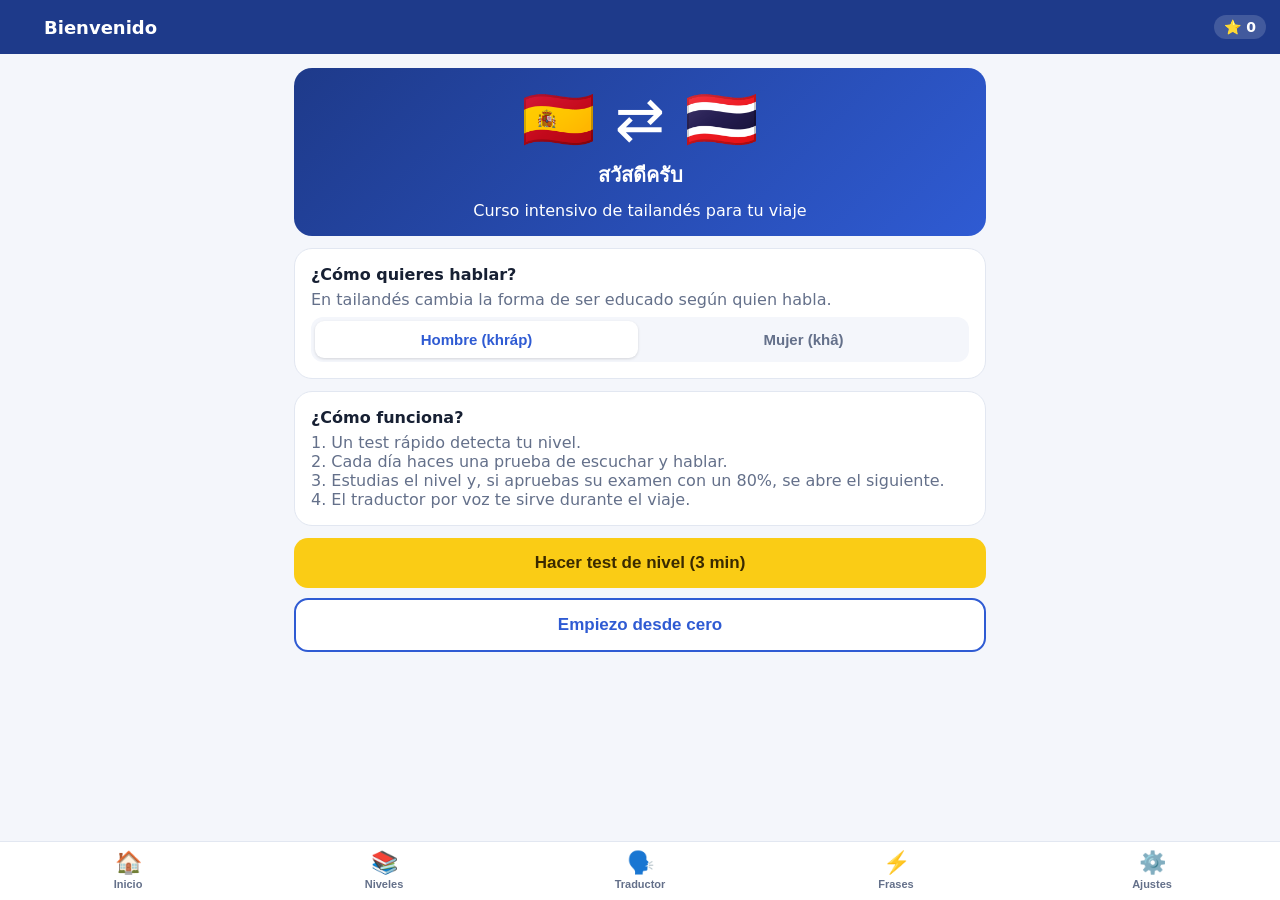
==== index.html @ 3a61f7e0 "Publica la versión web de Sawadee Co-Authored-By: Claude Opus 5.5 (1M context) <noreply@anthropic.co" ====
<!doctype html>
<html lang="es">
<head>
<meta charset="utf-8">
<meta name="viewport" content="width=device-width, initial-scale=1, maximum-scale=1, viewport-fit=cover">
<meta name="theme-color" content="#1e3a8a">
<title>Sawadee</title>
<link rel="icon" href="icon.png">
<link rel="manifest" href="manifest.webmanifest">
<link rel="apple-touch-icon" href="apple-touch-icon.png">
<meta name="apple-mobile-web-app-capable" content="yes">
<meta name="mobile-web-app-capable" content="yes">
<meta name="apple-mobile-web-app-status-bar-style" content="black-translucent">
<meta name="apple-mobile-web-app-title" content="Sawadee">
<link rel="stylesheet" href="style.css">
</head>
<body>
<header id="top">
  <button id="backBtn" class="iconbtn" aria-label="Atrás">‹</button>
  <h1 id="title">Sawadee</h1>
  <span id="xp" class="pill">⭐ 0</span>
</header>
<main id="view"></main>
<nav id="tabs">
  <button data-tab="home"><span>🏠</span>Inicio</button>
  <button data-tab="levels"><span>📚</span>Niveles</button>
  <button data-tab="translator"><span>🗣️</span>Traductor</button>
  <button data-tab="phrases"><span>⚡</span>Frases</button>
  <button data-tab="settings"><span>⚙️</span>Ajustes</button>
</nav>
<div id="toast"></div>
<script src="data.js"></script>
<script src="app.js"></script>
<script>if ('serviceWorker' in navigator && location.protocol === 'https:') navigator.serviceWorker.register('sw.js');</script>
</body>
</html>
---- style.css ----
:root {
  --bg: #f4f6fb; --card: #ffffff; --ink: #172033; --muted: #64708a; --line: #e2e7f1;
  --brand: #1e3a8a; --brand2: #2f5bd3; --accent: #facc15; --ok: #16a34a; --bad: #dc2626; --warn: #d97706;
  --th-red: #a51931;
  --radius: 18px;
}
@media (prefers-color-scheme: dark) {
  :root { --bg: #0e1424; --card: #18213a; --ink: #eef2fb; --muted: #9aa6c2; --line: #2a3554; --brand: #2848a8; --brand2: #4f7cf0; }
}
* { box-sizing: border-box; -webkit-tap-highlight-color: transparent; }
html, body { margin: 0; height: 100%; }
body {
  background: var(--bg); color: var(--ink);
  font-family: system-ui, -apple-system, "Segoe UI", Roboto, "Noto Sans Thai", "Noto Sans", sans-serif;
  font-size: 16px; display: flex; flex-direction: column;
}
header#top {
  background: var(--brand); color: #fff; display: flex; align-items: center; gap: 8px;
  padding: 12px 14px; padding-top: calc(12px + env(safe-area-inset-top)); position: sticky; top: 0; z-index: 5;
}
header h1 { font-size: 18px; margin: 0; flex: 1; font-weight: 700; white-space: nowrap; overflow: hidden; text-overflow: ellipsis; }
.iconbtn { background: transparent; border: 0; color: #fff; font-size: 30px; line-height: 1; padding: 0 6px; visibility: hidden; }
.pill { background: rgba(255,255,255,.16); border-radius: 999px; padding: 4px 10px; font-size: 14px; font-weight: 600; }
main { flex: 1; overflow-y: auto; padding: 14px 14px 90px; max-width: 720px; width: 100%; margin: 0 auto; }
nav#tabs {
  position: fixed; bottom: 0; left: 0; right: 0; display: flex; background: var(--card);
  border-top: 1px solid var(--line); padding-bottom: env(safe-area-inset-bottom); z-index: 5;
}
nav#tabs button {
  flex: 1; border: 0; background: none; color: var(--muted); font-size: 11px; padding: 8px 2px 10px;
  display: flex; flex-direction: column; align-items: center; gap: 2px; font-weight: 600;
}
nav#tabs button span { font-size: 22px; }
nav#tabs button.on { color: var(--brand2); }
.card { background: var(--card); border-radius: var(--radius); padding: 16px; margin-bottom: 12px; border: 1px solid var(--line); }
.hero { background: linear-gradient(135deg, var(--brand), var(--brand2)); color: #fff; border: 0; }
.hero .big { font-size: 44px; font-weight: 800; line-height: 1; }
.hero small { opacity: .85; }
.row { display: flex; gap: 10px; align-items: center; }
.row.wrap { flex-wrap: wrap; }
.grow { flex: 1; }
.muted { color: var(--muted); }
.center { text-align: center; }
h2 { font-size: 20px; margin: 4px 0 10px; }
h3 { font-size: 16px; margin: 0 0 6px; }
.btn {
  display: block; width: 100%; border: 0; border-radius: 14px; padding: 15px 16px; font-size: 17px; font-weight: 700;
  background: var(--brand2); color: #fff; margin-top: 10px; text-align: center;
}
.btn.alt { background: var(--card); color: var(--brand2); border: 2px solid var(--brand2); }
.btn.ok { background: var(--ok); } .btn.bad { background: var(--bad); } .btn.gold { background: var(--accent); color: #3a2a00; }
.btn.small { display: inline-block; width: auto; padding: 9px 14px; font-size: 15px; margin-top: 0; }
.btn:disabled { opacity: .45; }
.btn:active { transform: scale(.98); }
.grid2 { display: grid; grid-template-columns: 1fr 1fr; gap: 10px; }
.tile { background: var(--card); border: 1px solid var(--line); border-radius: var(--radius); padding: 14px; text-align: left; color: var(--ink); font-size: 15px; font-weight: 700; }
.tile span { display: block; font-size: 28px; margin-bottom: 6px; }
.tile small { display: block; font-weight: 500; color: var(--muted); margin-top: 3px; font-size: 13px; }
.bar { height: 10px; background: var(--line); border-radius: 99px; overflow: hidden; }
.bar > i { display: block; height: 100%; background: var(--ok); border-radius: 99px; }
.level { display: flex; gap: 12px; align-items: center; }
.level .ico { font-size: 30px; width: 48px; height: 48px; display: grid; place-items: center; background: var(--bg); border-radius: 14px; }
.level.locked { opacity: .5; }
.badge { font-size: 12px; font-weight: 700; padding: 3px 8px; border-radius: 99px; background: var(--line); color: var(--muted); }
.badge.ok { background: #dcfce7; color: #166534; } .badge.cur { background: #fef9c3; color: #854d0e; }
.th { font-size: 34px; font-weight: 700; line-height: 1.35; word-break: break-word; }
.th.xl { font-size: 46px; }
.ro { font-size: 19px; color: var(--brand2); font-weight: 600; margin-top: 4px; }
.es { font-size: 20px; margin-top: 6px; }
.opts { display: grid; gap: 10px; margin-top: 12px; }
.opt { border: 2px solid var(--line); background: var(--card); color: var(--ink); border-radius: 14px; padding: 14px; font-size: 17px; text-align: left; }
.opt .ro { font-size: 15px; }
.opt.right { border-color: var(--ok); background: #dcfce722; }
.opt.wrong { border-color: var(--bad); background: #fee2e222; }
.playbig { width: 110px; height: 110px; border-radius: 50%; border: 0; background: var(--brand2); color: #fff; font-size: 46px; display: block; margin: 8px auto; }
.mic { width: 120px; height: 120px; border-radius: 50%; border: 0; background: var(--th-red); color: #fff; font-size: 50px; display: block; margin: 12px auto 4px; box-shadow: 0 6px 18px #a5193155; }
.mic.on { animation: pulse 1s infinite; }
@keyframes pulse { 0% { box-shadow: 0 0 0 0 #a5193199; } 70% { box-shadow: 0 0 0 22px #a5193100; } 100% { box-shadow: 0 0 0 0 #a5193100; } }
.heard { min-height: 28px; font-size: 20px; text-align: center; margin-top: 6px; }
.score { font-size: 22px; font-weight: 800; text-align: center; margin-top: 8px; }
.score.ok { color: var(--ok); } .score.bad { color: var(--bad); } .score.mid { color: var(--warn); }
.progress-q { display: flex; justify-content: space-between; font-size: 14px; color: var(--muted); margin-bottom: 8px; }
.tip { background: #fef9c3; color: #5b4300; border-radius: 14px; padding: 12px 14px; font-size: 15px; margin-bottom: 12px; }
@media (prefers-color-scheme: dark) { .tip { background: #3b3410; color: #fde68a; } .badge.ok { background: #14532d; color: #bbf7d0; } .badge.cur { background: #713f12; color: #fde68a; } }
.chat { display: flex; flex-direction: column; gap: 10px; margin-bottom: 220px; }
.bubble { max-width: 88%; padding: 12px 14px; border-radius: 18px; background: var(--card); border: 1px solid var(--line); }
.bubble.me { align-self: flex-end; background: #dbe6ff; border-color: #c3d4ff; color: #172033; }
.bubble.them { align-self: flex-start; background: #ffe4e6; border-color: #fecdd3; color: #172033; }
.bubble .orig { font-size: 14px; opacity: .7; }
.bubble .trans { font-size: 22px; font-weight: 700; margin-top: 4px; }
.bubble .acts { display: flex; gap: 6px; margin-top: 8px; }
.bubble .acts button { border: 0; background: rgba(0,0,0,.07); border-radius: 10px; padding: 6px 10px; font-size: 14px; color: inherit; }
.talkbar { position: fixed; left: 0; right: 0; bottom: calc(64px + env(safe-area-inset-bottom)); background: var(--card); border-top: 1px solid var(--line); padding: 10px 12px 12px; z-index: 4; }
.talkbar .live { min-height: 22px; text-align: center; color: var(--muted); font-size: 15px; margin-bottom: 8px; }
.talkbtns { display: grid; grid-template-columns: 1fr 1fr; gap: 10px; max-width: 720px; margin: 0 auto; }
.talk { border: 0; border-radius: 18px; padding: 16px 8px; font-size: 17px; font-weight: 800; color: #fff; }
.talk small { display: block; font-weight: 500; font-size: 13px; opacity: .9; }
.talk.es { background: var(--brand2); } .talk.th { background: var(--th-red); }
.talk.on { animation: pulse 1s infinite; }
.typebox { display: flex; gap: 8px; max-width: 720px; margin: 8px auto 0; }
.typebox input { flex: 1; border: 1px solid var(--line); border-radius: 12px; padding: 10px; font-size: 16px; background: var(--bg); color: var(--ink); }
.typebox button { border: 0; border-radius: 12px; background: var(--brand2); color: #fff; padding: 0 14px; font-size: 15px; font-weight: 700; }
.showcard { position: fixed; inset: 0; background: #fff; color: #111; z-index: 20; display: flex; flex-direction: column; align-items: center; justify-content: center; padding: 24px; text-align: center; }
.showcard .th { font-size: 54px; }
.showcard .es { color: #555; }
.showcard.flip .inner { transform: rotate(180deg); }
.phrase { display: flex; align-items: center; gap: 10px; padding: 10px 0; border-bottom: 1px solid var(--line); }
.phrase:last-child { border-bottom: 0; }
.phrase .t { font-size: 20px; font-weight: 700; }
.phrase .r { font-size: 14px; color: var(--brand2); }
.phrase .e { font-size: 14px; color: var(--muted); }
.phrase button { border: 0; background: var(--bg); border-radius: 12px; font-size: 20px; width: 42px; height: 42px; }
input[type=search], input[type=number], select { width: 100%; border: 1px solid var(--line); border-radius: 12px; padding: 12px; font-size: 16px; background: var(--card); color: var(--ink); }
label.set { display: block; margin: 12px 0 4px; font-weight: 700; }
.seg { display: flex; background: var(--bg); border-radius: 12px; padding: 4px; gap: 4px; }
.seg button { flex: 1; border: 0; background: none; padding: 10px; border-radius: 9px; font-size: 15px; font-weight: 700; color: var(--muted); }
.seg button.on { background: var(--card); color: var(--brand2); box-shadow: 0 1px 3px #0002; }
#toast { position: fixed; left: 50%; bottom: 90px; transform: translateX(-50%); background: #111c; color: #fff; padding: 10px 16px; border-radius: 12px; font-size: 15px; opacity: 0; transition: opacity .25s; pointer-events: none; z-index: 30; max-width: 90%; text-align: center; }
#toast.show { opacity: 1; }
.streak { display: flex; gap: 6px; margin-top: 10px; }
.streak i { flex: 1; height: 8px; border-radius: 99px; background: rgba(255,255,255,.25); }
.streak i.on { background: var(--accent); }
.result-emoji { font-size: 70px; text-align: center; }
.modal { position: fixed; inset: 0; background: #0008; z-index: 40; display: flex; align-items: center; justify-content: center; padding: 20px; }
.modal .box { background: var(--card); color: var(--ink); border-radius: var(--radius); padding: 18px; width: 100%; max-width: 400px; }
.modal .msg { font-size: 17px; line-height: 1.4; }
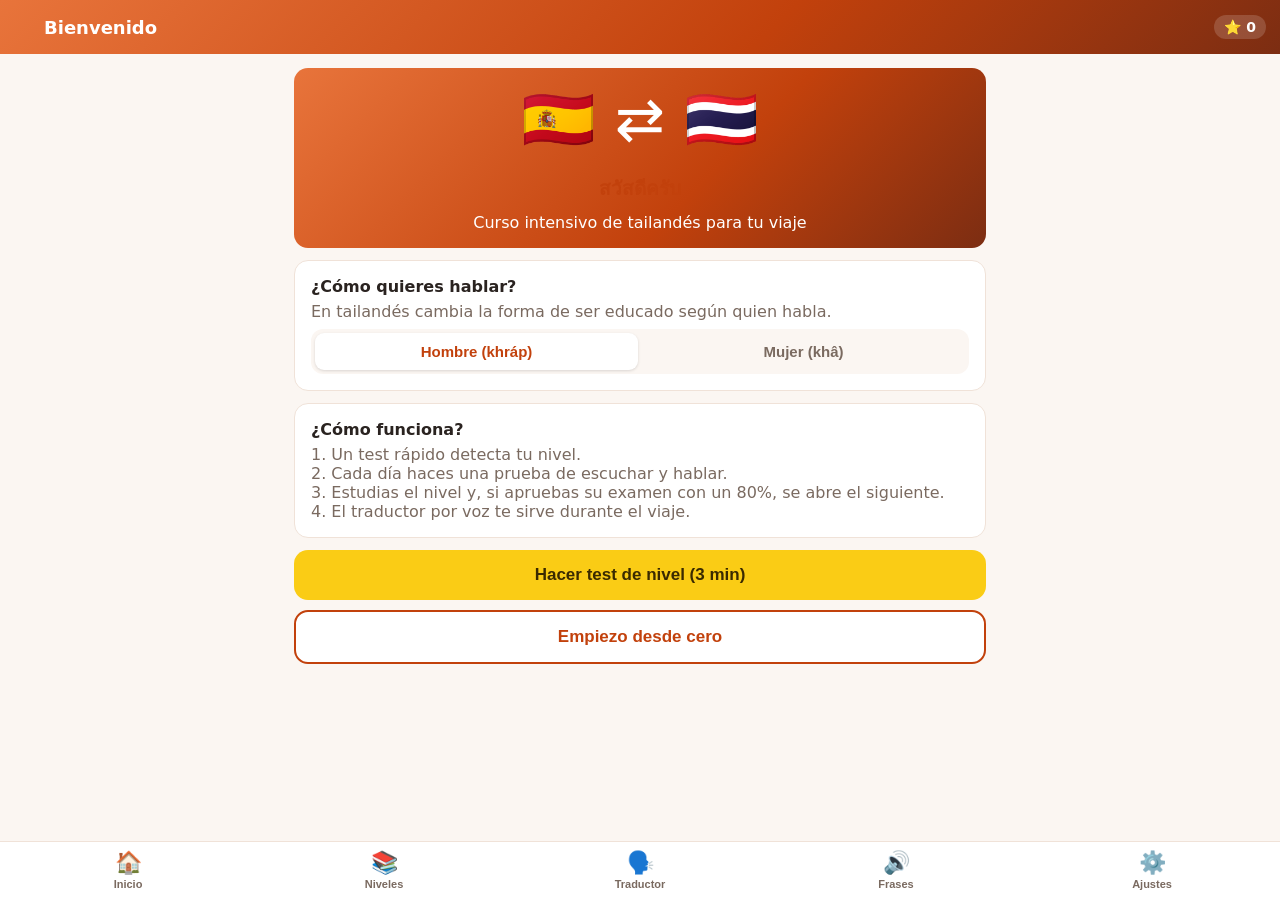
==== commit 24d503ed: "Sawadee v1.8: guía de frases integrada como pestaña y estética de la guía en toda la app - La pestañ" ====
--- a/index.html
+++ b/index.html
@@ -3,7 +3,7 @@
 <head>
 <meta charset="utf-8">
 <meta name="viewport" content="width=device-width, initial-scale=1, maximum-scale=1, viewport-fit=cover">
-<meta name="theme-color" content="#1e3a8a">
+<meta name="theme-color" content="#c2410c">
 <title>Sawadee</title>
 <link rel="icon" href="icon.png">
 <link rel="manifest" href="manifest.webmanifest">
@@ -12,7 +12,7 @@
 <meta name="mobile-web-app-capable" content="yes">
 <meta name="apple-mobile-web-app-status-bar-style" content="black-translucent">
 <meta name="apple-mobile-web-app-title" content="Sawadee">
-<link rel="stylesheet" href="style.css">
+<link rel="stylesheet" href="style.css?v=1.8">
 </head>
 <body>
 <header id="top">
@@ -25,12 +25,12 @@
   <button data-tab="home"><span>🏠</span>Inicio</button>
   <button data-tab="levels"><span>📚</span>Niveles</button>
   <button data-tab="translator"><span>🗣️</span>Traductor</button>
-  <button data-tab="phrases"><span>⚡</span>Frases</button>
+  <button data-tab="phrases"><span>🔊</span>Frases</button>
   <button data-tab="settings"><span>⚙️</span>Ajustes</button>
 </nav>
 <div id="toast"></div>
-<script src="data.js"></script>
-<script src="app.js"></script>
+<script src="data.js?v=1.8"></script>
+<script src="app.js?v=1.8"></script>
 <script>if ('serviceWorker' in navigator && location.protocol === 'https:') navigator.serviceWorker.register('sw.js');</script>
 </body>
 </html>
--- a/style.css
+++ b/style.css
@@ -1,12 +1,15 @@
+/* Estética de la guía de frases: tonos cálidos de atardecer */
 :root {
-  --bg: #f4f6fb; --card: #ffffff; --ink: #172033; --muted: #64708a; --line: #e2e7f1;
-  --brand: #1e3a8a; --brand2: #2f5bd3; --accent: #facc15; --ok: #16a34a; --bad: #dc2626; --warn: #d97706;
-  --th-red: #a51931;
-  --radius: 18px;
+  --bg: #fbf6f2; --card: #ffffff; --ink: #2a2320; --muted: #7a6a60; --line: #f0e2d8; --soft: #fff1e6;
+  --brand: #c2410c; --brand2: #e8743b; --accent: #facc15; --ok: #16a34a; --bad: #dc2626; --warn: #d97706;
+  --th-red: #c2410c; --es-ink: #7c2d12;
+  --grad: linear-gradient(135deg, #e8743b, #c2410c 60%, #7c2d12);
+  --radius: 14px;
 }
 @media (prefers-color-scheme: dark) {
-  :root { --bg: #0e1424; --card: #18213a; --ink: #eef2fb; --muted: #9aa6c2; --line: #2a3554; --brand: #2848a8; --brand2: #4f7cf0; }
+  :root { --bg: #17110e; --card: #231a15; --ink: #f6ece6; --muted: #b9a397; --line: #3a2b22; --soft: #2e2019; --brand: #f08a4b; --brand2: #e8743b; --es-ink: #9a3412; }
 }
+[hidden] { display: none !important; }
 * { box-sizing: border-box; -webkit-tap-highlight-color: transparent; }
 html, body { margin: 0; height: 100%; }
 body {
@@ -15,7 +18,7 @@
   font-size: 16px; display: flex; flex-direction: column;
 }
 header#top {
-  background: var(--brand); color: #fff; display: flex; align-items: center; gap: 8px;
+  background: var(--grad); color: #fff; display: flex; align-items: center; gap: 8px;
   padding: 12px 14px; padding-top: calc(12px + env(safe-area-inset-top)); position: sticky; top: 0; z-index: 5;
 }
 header h1 { font-size: 18px; margin: 0; flex: 1; font-weight: 700; white-space: nowrap; overflow: hidden; text-overflow: ellipsis; }
@@ -31,9 +34,9 @@
   display: flex; flex-direction: column; align-items: center; gap: 2px; font-weight: 600;
 }
 nav#tabs button span { font-size: 22px; }
-nav#tabs button.on { color: var(--brand2); }
+nav#tabs button.on { color: var(--brand); }
 .card { background: var(--card); border-radius: var(--radius); padding: 16px; margin-bottom: 12px; border: 1px solid var(--line); }
-.hero { background: linear-gradient(135deg, var(--brand), var(--brand2)); color: #fff; border: 0; }
+.hero { background: var(--grad); color: #fff; border: 0; }
 .hero .big { font-size: 44px; font-weight: 800; line-height: 1; }
 .hero small { opacity: .85; }
 .row { display: flex; gap: 10px; align-items: center; }
@@ -41,13 +44,13 @@
 .grow { flex: 1; }
 .muted { color: var(--muted); }
 .center { text-align: center; }
-h2 { font-size: 20px; margin: 4px 0 10px; }
+h2 { font-size: 19px; margin: 18px 0 10px; color: var(--brand); }
 h3 { font-size: 16px; margin: 0 0 6px; }
 .btn {
   display: block; width: 100%; border: 0; border-radius: 14px; padding: 15px 16px; font-size: 17px; font-weight: 700;
-  background: var(--brand2); color: #fff; margin-top: 10px; text-align: center;
+  background: var(--brand); color: #fff; margin-top: 10px; text-align: center;
 }
-.btn.alt { background: var(--card); color: var(--brand2); border: 2px solid var(--brand2); }
+.btn.alt { background: var(--card); color: var(--brand); border: 2px solid var(--brand); }
 .btn.ok { background: var(--ok); } .btn.bad { background: var(--bad); } .btn.gold { background: var(--accent); color: #3a2a00; }
 .btn.small { display: inline-block; width: auto; padding: 9px 14px; font-size: 15px; margin-top: 0; }
 .btn:disabled { opacity: .45; }
@@ -65,27 +68,27 @@
 .badge.ok { background: #dcfce7; color: #166534; } .badge.cur { background: #fef9c3; color: #854d0e; }
 .th { font-size: 34px; font-weight: 700; line-height: 1.35; word-break: break-word; }
 .th.xl { font-size: 46px; }
-.ro { font-size: 19px; color: var(--brand2); font-weight: 600; margin-top: 4px; }
+.ro { font-size: 19px; color: var(--brand); font-style: italic; font-weight: 600; margin-top: 4px; }
 .es { font-size: 20px; margin-top: 6px; }
 .opts { display: grid; gap: 10px; margin-top: 12px; }
 .opt { border: 2px solid var(--line); background: var(--card); color: var(--ink); border-radius: 14px; padding: 14px; font-size: 17px; text-align: left; }
 .opt .ro { font-size: 15px; }
 .opt.right { border-color: var(--ok); background: #dcfce722; }
 .opt.wrong { border-color: var(--bad); background: #fee2e222; }
-.playbig { width: 110px; height: 110px; border-radius: 50%; border: 0; background: var(--brand2); color: #fff; font-size: 46px; display: block; margin: 8px auto; }
-.mic { width: 120px; height: 120px; border-radius: 50%; border: 0; background: var(--th-red); color: #fff; font-size: 50px; display: block; margin: 12px auto 4px; box-shadow: 0 6px 18px #a5193155; }
+.playbig { width: 110px; height: 110px; border-radius: 50%; border: 0; background: var(--brand); box-shadow: 0 4px 14px rgba(194,65,12,.3); color: #fff; font-size: 46px; display: block; margin: 8px auto; }
+.mic { width: 120px; height: 120px; border-radius: 50%; border: 0; background: var(--th-red); color: #fff; font-size: 50px; display: block; margin: 12px auto 4px; box-shadow: 0 6px 18px rgba(194,65,12,.35); }
 .mic.on { animation: pulse 1s infinite; }
-@keyframes pulse { 0% { box-shadow: 0 0 0 0 #a5193199; } 70% { box-shadow: 0 0 0 22px #a5193100; } 100% { box-shadow: 0 0 0 0 #a5193100; } }
+@keyframes pulse { 0% { box-shadow: 0 0 0 0 rgba(194,65,12,.6); } 70% { box-shadow: 0 0 0 22px rgba(194,65,12,0); } 100% { box-shadow: 0 0 0 0 rgba(194,65,12,0); } }
 .heard { min-height: 28px; font-size: 20px; text-align: center; margin-top: 6px; }
 .score { font-size: 22px; font-weight: 800; text-align: center; margin-top: 8px; }
 .score.ok { color: var(--ok); } .score.bad { color: var(--bad); } .score.mid { color: var(--warn); }
 .progress-q { display: flex; justify-content: space-between; font-size: 14px; color: var(--muted); margin-bottom: 8px; }
-.tip { background: #fef9c3; color: #5b4300; border-radius: 14px; padding: 12px 14px; font-size: 15px; margin-bottom: 12px; }
-@media (prefers-color-scheme: dark) { .tip { background: #3b3410; color: #fde68a; } .badge.ok { background: #14532d; color: #bbf7d0; } .badge.cur { background: #713f12; color: #fde68a; } }
+.tip { background: var(--soft); color: var(--ink); border-left: 4px solid var(--brand2); border-radius: 8px; padding: 10px 12px; font-size: 15px; line-height: 1.45; margin-bottom: 12px; }
+@media (prefers-color-scheme: dark) { .badge.ok { background: #14532d; color: #bbf7d0; } .badge.cur { background: #713f12; color: #fde68a; } }
 .chat { display: flex; flex-direction: column; gap: 10px; margin-bottom: 220px; }
 .bubble { max-width: 88%; padding: 12px 14px; border-radius: 18px; background: var(--card); border: 1px solid var(--line); }
-.bubble.me { align-self: flex-end; background: #dbe6ff; border-color: #c3d4ff; color: #172033; }
-.bubble.them { align-self: flex-start; background: #ffe4e6; border-color: #fecdd3; color: #172033; }
+.bubble.me { align-self: flex-end; background: #fff1e6; border-color: #fed7aa; color: #2a2320; }
+.bubble.them { align-self: flex-start; background: #ffffff; border-color: #f0e2d8; color: #2a2320; }
 .bubble .orig { font-size: 14px; opacity: .7; }
 .bubble .trans { font-size: 22px; font-weight: 700; margin-top: 4px; }
 .bubble .acts { display: flex; gap: 6px; margin-top: 8px; }
@@ -95,7 +98,7 @@
 .talkbtns { display: grid; grid-template-columns: 1fr 1fr; gap: 10px; max-width: 720px; margin: 0 auto; }
 .talk { border: 0; border-radius: 18px; padding: 16px 8px; font-size: 17px; font-weight: 800; color: #fff; }
 .talk small { display: block; font-weight: 500; font-size: 13px; opacity: .9; }
-.talk.es { background: var(--brand2); } .talk.th { background: var(--th-red); }
+.talk.es { background: var(--es-ink); } .talk.th { background: var(--th-red); }
 .talk.on { animation: pulse 1s infinite; }
 .typebox { display: flex; gap: 8px; max-width: 720px; margin: 8px auto 0; }
 .typebox input { flex: 1; border: 1px solid var(--line); border-radius: 12px; padding: 10px; font-size: 16px; background: var(--bg); color: var(--ink); }
@@ -107,14 +110,14 @@
 .phrase { display: flex; align-items: center; gap: 10px; padding: 10px 0; border-bottom: 1px solid var(--line); }
 .phrase:last-child { border-bottom: 0; }
 .phrase .t { font-size: 20px; font-weight: 700; }
-.phrase .r { font-size: 14px; color: var(--brand2); }
+.phrase .r { font-size: 14px; color: var(--brand); font-style: italic; }
 .phrase .e { font-size: 14px; color: var(--muted); }
 .phrase button { border: 0; background: var(--bg); border-radius: 12px; font-size: 20px; width: 42px; height: 42px; }
 input[type=search], input[type=number], select { width: 100%; border: 1px solid var(--line); border-radius: 12px; padding: 12px; font-size: 16px; background: var(--card); color: var(--ink); }
 label.set { display: block; margin: 12px 0 4px; font-weight: 700; }
 .seg { display: flex; background: var(--bg); border-radius: 12px; padding: 4px; gap: 4px; }
 .seg button { flex: 1; border: 0; background: none; padding: 10px; border-radius: 9px; font-size: 15px; font-weight: 700; color: var(--muted); }
-.seg button.on { background: var(--card); color: var(--brand2); box-shadow: 0 1px 3px #0002; }
+.seg button.on { background: var(--card); color: var(--brand); box-shadow: 0 1px 3px #0002; }
 #toast { position: fixed; left: 50%; bottom: 90px; transform: translateX(-50%); background: #111c; color: #fff; padding: 10px 16px; border-radius: 12px; font-size: 15px; opacity: 0; transition: opacity .25s; pointer-events: none; z-index: 30; max-width: 90%; text-align: center; }
 #toast.show { opacity: 1; }
 .streak { display: flex; gap: 6px; margin-top: 10px; }
@@ -124,3 +127,41 @@
 .modal { position: fixed; inset: 0; background: #0008; z-index: 40; display: flex; align-items: center; justify-content: center; padding: 20px; }
 .modal .box { background: var(--card); color: var(--ink); border-radius: var(--radius); padding: 18px; width: 100%; max-width: 400px; }
 .modal .msg { font-size: 17px; line-height: 1.4; }
+.langbar { display: flex; align-items: center; gap: 8px; margin-bottom: 10px; }
+.langbar .lang { flex: 1; text-align: center; font-weight: 800; font-size: 15px; background: var(--bg); border-radius: 12px; padding: 10px 6px; }
+.langbar .swap { border: 0; background: var(--brand2); color: #fff; width: 44px; height: 44px; border-radius: 50%; font-size: 22px; flex: none; }
+textarea#src { width: 100%; border: 1px solid var(--line); border-radius: 12px; padding: 12px; font-size: 18px; font-family: inherit; background: var(--bg); color: var(--ink); resize: vertical; min-height: 110px; }
+.result .restext { margin: 6px 0; white-space: pre-wrap; word-break: break-word; }
+.result .restext.th { font-size: 28px; } .result .restext.es { font-size: 22px; font-weight: 700; }
+.acts2 { display: flex; flex-wrap: wrap; gap: 8px; margin-top: 10px; }
+.btn.small.on { background: var(--th-red); color: #fff; border-color: var(--th-red); }
+
+/* ---- Guía de frases ---- */
+.ghero { background: var(--grad); color: #fff; border-radius: var(--radius); padding: 16px; margin-bottom: 4px; }
+.ghero .tth { font-size: 20px; opacity: .95; }
+.ghero .gt { font-size: 22px; font-weight: 800; margin: 2px 0 4px; }
+.ghero .gs { font-size: 14px; opacity: .9; }
+.gbar { position: sticky; top: -14px; z-index: 3; background: var(--bg); margin: 0 -14px 10px; padding: 10px 14px 8px; border-bottom: 1px solid var(--line); }
+.gbar input[type=search] { flex: 1; min-width: 0; width: auto; padding: 10px 12px; }
+.tog { border: 1px solid var(--line); background: var(--card); color: var(--ink); border-radius: 12px; padding: 9px 11px; font-size: 15px; white-space: nowrap; }
+.tog.on { background: var(--brand); border-color: var(--brand); color: #fff; }
+.chips { display: flex; gap: 6px; overflow-x: auto; padding-top: 8px; scrollbar-width: none; }
+.chips::-webkit-scrollbar { display: none; }
+.chips button { flex: none; border: 0; color: var(--brand); background: var(--soft); border-radius: 999px; padding: 6px 11px; font-size: 13px; font-weight: 600; }
+.gh { font-size: 18px; margin: 22px 0 8px; scroll-margin-top: 110px; }
+.gsub { margin: 30px 0 -8px; font-size: 13px; font-weight: 700; text-transform: uppercase; letter-spacing: .05em; color: var(--muted); border-top: 2px solid var(--line); padding-top: 14px; }
+.pcard { background: var(--card); border: 1px solid var(--line); border-radius: 14px; padding: 12px; margin-bottom: 8px; display: flex; gap: 12px; align-items: flex-start; }
+.pcard .txt { flex: 1; min-width: 0; cursor: pointer; }
+.pcard .th { font-size: 22px; font-weight: 400; line-height: 1.45; }
+.pcard .pr { color: var(--brand); font-style: italic; font-size: 15px; margin-top: 1px; }
+.pcard .me { font-weight: 700; margin-top: 4px; }
+.pcard .li { color: var(--muted); font-size: 14px; margin-top: 2px; }
+.pcard .ex { margin-top: 8px; padding-top: 8px; border-top: 1px dashed var(--line); display: flex; gap: 10px; align-items: center; }
+.pcard .ex .th { font-size: 18px; }
+.pbtns { display: flex; flex-direction: column; gap: 8px; align-items: center; }
+.pbtns .del { border: 0; background: var(--bg); border-radius: 12px; width: 38px; height: 38px; font-size: 17px; }
+.spk { flex: none; width: 48px; height: 48px; border-radius: 50%; border: 0; background: var(--brand); color: #fff; font-size: 22px; display: flex; align-items: center; justify-content: center; cursor: pointer; box-shadow: 0 2px 6px rgba(194,65,12,.3); }
+.spk.small { width: 38px; height: 38px; font-size: 17px; background: var(--brand2); }
+.spk.play { animation: spkpulse .8s ease-in-out infinite; }
+@keyframes spkpulse { 50% { transform: scale(1.12); } }
+.none { text-align: center; color: var(--muted); padding: 30px 0; }
